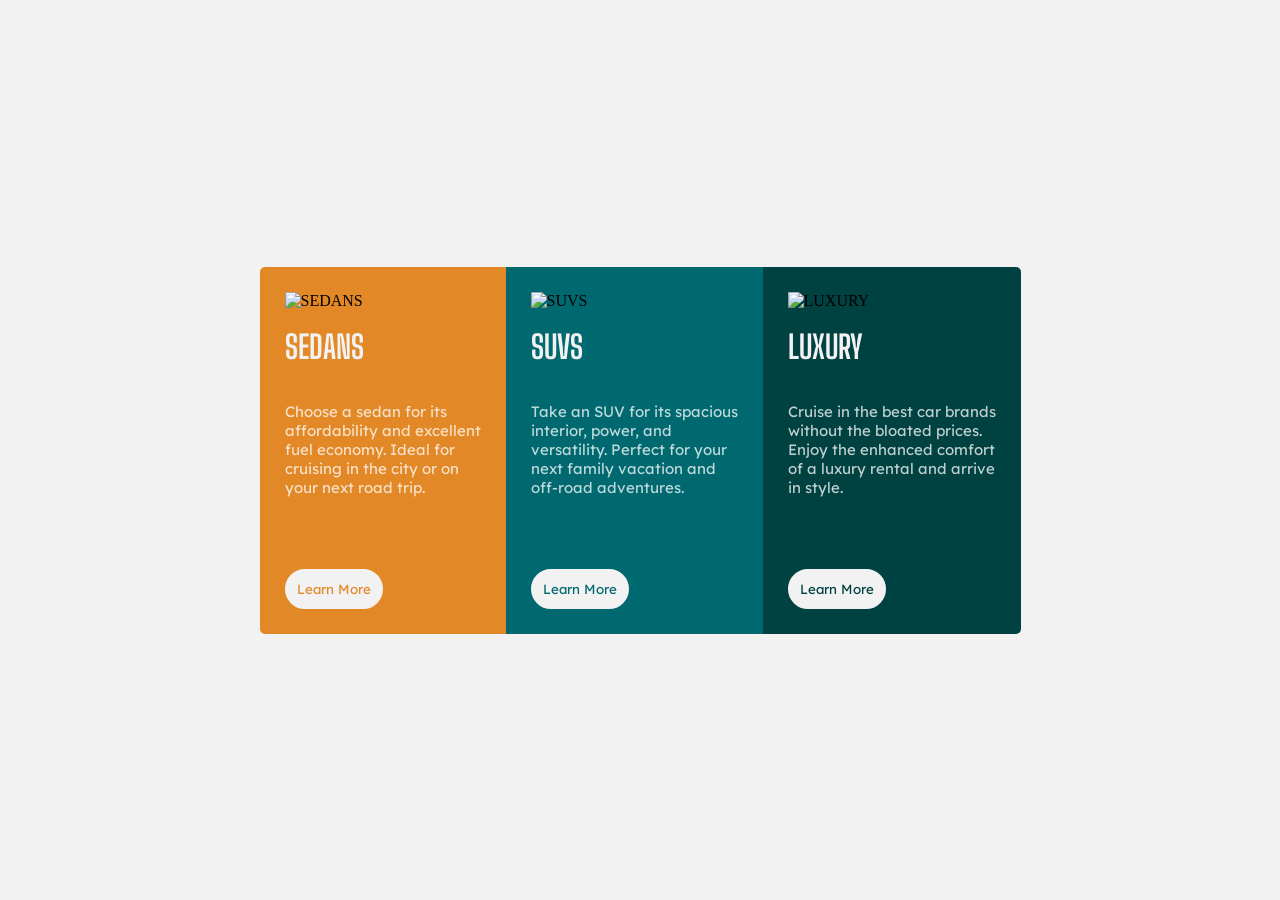
==== index.html @ 2dfcc6cb "initial commit" ====
<!DOCTYPE html>
<html lang="en">
<head>
    <meta charset="UTF-8">
    <meta http-equiv="X-UA-Compatible" content="IE=edge">
    <meta name="viewport" content="width=device-width, initial-scale=1.0">
    <title>Flex Box Layout</title>
    <link rel="shortcut icon" href="favicon-32x32.png" type="image/x-icon">
    <link rel="stylesheet" href="style.css">
    <link rel="preconnect" href="https://fonts.googleapis.com">
<link rel="preconnect" href="https://fonts.gstatic.com" crossorigin>
<link href="https://fonts.googleapis.com/css2?family=Big+Shoulders+Display:wght@700&display=swap" rel="stylesheet">
<link rel="preconnect" href="https://fonts.googleapis.com">
<link rel="preconnect" href="https://fonts.gstatic.com" crossorigin>
<link href="https://fonts.googleapis.com/css2?family=Big+Shoulders+Display:wght@700&family=Lexend+Deca&display=swap" rel="stylesheet">
</head>
<body>
    <main>
        
        <div class="column-1">
            <img src="icon-sedans.svg" alt="SEDANS"><br><br>
            <h1>SEDANS</h1><br><br>
            <p>Choose a sedan for its</p>
            <p>affordability and excellent</p>
            <p>fuel economy. Ideal for</p>
            <p>cruising in the city or on</p>
            <p>your next road trip.</p><br><br><br><br>
            <button class="button1">Learn More</button>
        </div>
        <div class="column-2">
            <img src="icon-suvs.svg" alt="SUVS"><br><br>
            <h1>SUVS</h1><br><br>
            <p>Take an SUV for its spacious</p>
            <p>interior, power, and</p>
            <p>versatility. Perfect for your</p>
            <p>next family vacation and</p>
            <p>off-road adventures.</p><br><br><br><br>
            <button class="button2">Learn More</button>
        </div>

        <div class="column-3">
            <img src="icon-luxury.svg" alt="LUXURY"><br><br>
            <h1>LUXURY</h1><br><br>
            <p>Cruise in the best car brands</p>
            <p>without the bloated prices.</p>
            <p>Enjoy the enhanced comfort</p>
            <p>of a luxury rental and arrive</p>
            <p>in style.</p><br><br><br><br>
            <button class="button3">Learn More</button>
        </div>
    
    </main>
</body>
</html>
---- style.css ----
*   {
    margin: 0;
    padding: 0;
    box-sizing: border-box;
}
@media screen and (max-width:1440px) {
    
}
main    {
    /* width: 50%; */
    background-color: hsl(0, 0%, 95%);
    margin: auto;
    height: 100vh;
    justify-content: center;
    align-items: center;
    display: flex;
}
h1  {
    color: hsl(0, 0%, 95%);
    font-family: 'Big Shoulders Display', cursive;
    font-weight: 700;
}
p   {
    color: hsla(0, 0%, 100%, 0.75);
    font-size: 15px;
    font-family: 'Lexend Deca', sans-serif;
    font-weight: 400;
}
.column-1   {
    background-color: hsl(31, 77%, 52%);
    padding: 25px;
    border-radius: 5px 0px 0px 5px;
}
.column-2   {
    background-color: hsl(184, 100%, 22%);
    padding: 25px;
}
.column-3   {
    background-color: hsl(179, 100%, 13%);
    padding: 25px;
    border-radius: 0px 5px 5px 0px;}
.button1{
    padding: 10px;
    border: 2px solid hsl(0, 0%, 95%);
    border-radius: 40px;
    background-color: hsl(0, 0%, 95%);
    font-family: 'Lexend Deca', sans-serif;
    font-weight: 400;
    color: hsl(31, 77%, 52%);
}
.button2{
    padding: 10px;
    border: 2px solid hsl(0, 0%, 95%);
    border-radius: 40px;
    background-color: hsl(0, 0%, 95%);
    font-family: 'Lexend Deca', sans-serif;
    font-weight: 400;
    color: hsl(184, 100%, 22%);
}
.button3{
    padding: 10px;
    border: 2px solid hsl(0, 0%, 95%);
    border-radius: 40px;
    background-color: hsl(0, 0%, 95%);
    font-family: 'Lexend Deca', sans-serif;
    font-weight: 400;
    color: hsl(179, 100%, 13%);
}
.button1:hover    {
    background-color: hsl(31, 77%, 52%);
    color: hsl(0, 0%, 95%);
}
.button2:hover    {
    background-color: hsl(184, 100%, 22%);
    color: hsl(0, 0%, 95%);
}
.button3:hover    {
    background-color: hsl(179, 100%, 13%);
    color: hsl(0, 0%, 95%);
}
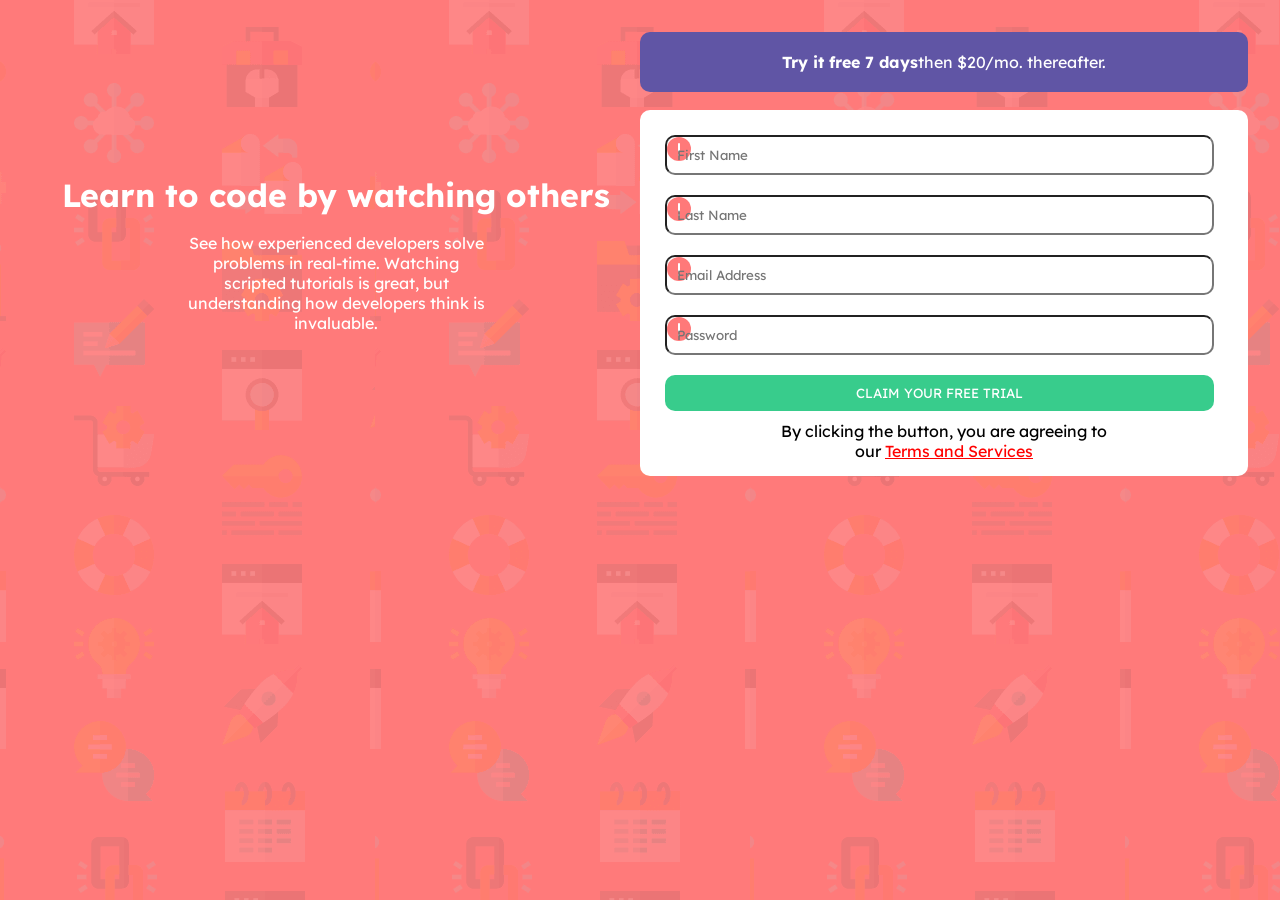
==== commit e2d1f556: "initial commit" ====
--- a/index.html
+++ b/index.html
@@ -4,51 +4,38 @@
     <meta charset="UTF-8">
     <meta http-equiv="X-UA-Compatible" content="IE=edge">
     <meta name="viewport" content="width=device-width, initial-scale=1.0">
-    <title>Flex Box Layout</title>
-    <link rel="shortcut icon" href="favicon-32x32.png" type="image/x-icon">
+    <title>Document</title>
     <link rel="stylesheet" href="style.css">
     <link rel="preconnect" href="https://fonts.googleapis.com">
 <link rel="preconnect" href="https://fonts.gstatic.com" crossorigin>
-<link href="https://fonts.googleapis.com/css2?family=Big+Shoulders+Display:wght@700&display=swap" rel="stylesheet">
-<link rel="preconnect" href="https://fonts.googleapis.com">
-<link rel="preconnect" href="https://fonts.gstatic.com" crossorigin>
-<link href="https://fonts.googleapis.com/css2?family=Big+Shoulders+Display:wght@700&family=Lexend+Deca&display=swap" rel="stylesheet">
+<link href="https://fonts.googleapis.com/css2?family=Big+Shoulders+Display:wght@700&family=Lexend+Deca:wght@400;500;600;700&display=swap" rel="stylesheet">
 </head>
 <body>
-    <main>
-        
-        <div class="column-1">
-            <img src="icon-sedans.svg" alt="SEDANS"><br><br>
-            <h1>SEDANS</h1><br><br>
-            <p>Choose a sedan for its</p>
-            <p>affordability and excellent</p>
-            <p>fuel economy. Ideal for</p>
-            <p>cruising in the city or on</p>
-            <p>your next road trip.</p><br><br><br><br>
-            <button class="button1">Learn More</button>
-        </div>
-        <div class="column-2">
-            <img src="icon-suvs.svg" alt="SUVS"><br><br>
-            <h1>SUVS</h1><br><br>
-            <p>Take an SUV for its spacious</p>
-            <p>interior, power, and</p>
-            <p>versatility. Perfect for your</p>
-            <p>next family vacation and</p>
-            <p>off-road adventures.</p><br><br><br><br>
-            <button class="button2">Learn More</button>
-        </div>
-
-        <div class="column-3">
-            <img src="icon-luxury.svg" alt="LUXURY"><br><br>
-            <h1>LUXURY</h1><br><br>
-            <p>Cruise in the best car brands</p>
-            <p>without the bloated prices.</p>
-            <p>Enjoy the enhanced comfort</p>
-            <p>of a luxury rental and arrive</p>
-            <p>in style.</p><br><br><br><br>
-            <button class="button3">Learn More</button>
-        </div>
-    
-    </main>
+    <div class="top">
+        <h1>
+            Learn to code by watching others
+        </h1><br>
+        <p>See how experienced developers solve</p>
+        <p>problems in real-time. Watching</p>
+        <p>scripted tutorials is great, but</p>
+        <p>understanding how developers think is</p>
+        <p>invaluable.</p>
+    </div><br><br><br>
+    <div class="right">
+    <div class="mid">
+        <p><strong>Try it free 7 days</strong>then $20/mo. thereafter.</p>
+    </div><br>
+    <div class="bot">
+        <form action="">
+            <input type="text" name="fname" id="fname" placeholder="First Name" required><br>
+            <input type="text" name="lname" id="lname" placeholder="Last Name" required><br>
+            <input type="email" name="email" id="email" placeholder="Email Address" required><br>
+            <input type="password" name="password" id="password" placeholder="Password" required><br>
+            <input type="submit" class="submit" value="CLAIM YOUR FREE TRIAL"><br>
+            <p>By clicking the button, you are agreeing to</p>
+            <p>our <a href="#">Terms and Services</a></p>
+        </form>
+    </div>
+    </div>
 </body>
 </html>
--- a/style.css
+++ b/style.css
@@ -3,78 +3,79 @@
     padding: 0;
     box-sizing: border-box;
 }
-@media screen and (max-width:1440px) {
-    
+
+/* Red: hsl(0, 100%, 74%) 
+- Green: hsl(154, 59%, 51%) */
+
+body    {
+    background-color: hsl(0, 100%, 74%);
+    background-image: url(bg-intro-mobile.png);
+    padding: 2em;
 }
-main    {
-    /* width: 50%; */
-    background-color: hsl(0, 0%, 95%);
-    margin: auto;
-    height: 100vh;
-    justify-content: center;
-    align-items: center;
-    display: flex;
+.top    {
+    color: white;
+}
+.mid    {
+    font-family: 'Big Shoulders Display', cursive;
+    font-family: 'Lexend Deca', sans-serif;
+    color: white;
+    background-color: hsl(248, 32%, 49%);
+    padding: 20px;
+    text-align: center;
+    border-radius: 10px;
+    /* box-shadow: 20px gray; */
 }
 h1  {
-    color: hsl(0, 0%, 95%);
     font-family: 'Big Shoulders Display', cursive;
-    font-weight: 700;
+    font-family: 'Lexend Deca', sans-serif;text-align: center;
 }
 p   {
-    color: hsla(0, 0%, 100%, 0.75);
-    font-size: 15px;
+    font-family: 'Big Shoulders Display', cursive;
     font-family: 'Lexend Deca', sans-serif;
-    font-weight: 400;
+    text-align: center;
 }
-.column-1   {
-    background-color: hsl(31, 77%, 52%);
-    padding: 25px;
-    border-radius: 5px 0px 0px 5px;
+p a{
+    color: red;
 }
-.column-2   {
-    background-color: hsl(184, 100%, 22%);
-    padding: 25px;
+.bot    {
+    background-color: white;
+    padding: 15px;
+    border-radius: 10px;
 }
-.column-3   {
-    background-color: hsl(179, 100%, 13%);
-    padding: 25px;
-    border-radius: 0px 5px 5px 0px;}
-.button1{
+form{
+    /* padding: 15px; */
+    font-family: 'Big Shoulders Display', cursive;
+    font-family: 'Lexend Deca', sans-serif;
+}
+input   {
+    width: 95%;
     padding: 10px;
-    border: 2px solid hsl(0, 0%, 95%);
-    border-radius: 40px;
-    background-color: hsl(0, 0%, 95%);
+    font-family: 'Big Shoulders Display', cursive;
     font-family: 'Lexend Deca', sans-serif;
-    font-weight: 400;
-    color: hsl(31, 77%, 52%);
+    margin: 10px;
+    border-radius: 10px;
 }
-.button2{
-    padding: 10px;
-    border: 2px solid hsl(0, 0%, 95%);
-    border-radius: 40px;
-    background-color: hsl(0, 0%, 95%);
+input:invalid{
+    background: url(icon-error.svg);
+    background-repeat: no-repeat;
+}
+.submit {
+    background-color: hsl(154, 59%, 51%);
+    border: 0;
+    border-radius: 10px;
+    font-family: 'Big Shoulders Display', cursive;
     font-family: 'Lexend Deca', sans-serif;
-    font-weight: 400;
-    color: hsl(184, 100%, 22%);
+    color: white;
 }
-.button3{
-    padding: 10px;
-    border: 2px solid hsl(0, 0%, 95%);
-    border-radius: 40px;
-    background-color: hsl(0, 0%, 95%);
-    font-family: 'Lexend Deca', sans-serif;
-    font-weight: 400;
-    color: hsl(179, 100%, 13%);
-}
-.button1:hover    {
-    background-color: hsl(31, 77%, 52%);
-    color: hsl(0, 0%, 95%);
-}
-.button2:hover    {
-    background-color: hsl(184, 100%, 22%);
-    color: hsl(0, 0%, 95%);
-}
-.button3:hover    {
-    background-color: hsl(179, 100%, 13%);
-    color: hsl(0, 0%, 95%);
+@media screen and (min-width:376px) {
+    body    {
+        display: flex;
+    }
+    .top{
+        margin: auto;
+        width: 50%;
+    }
+    .right{
+        width: 50%;
+    }
 }
